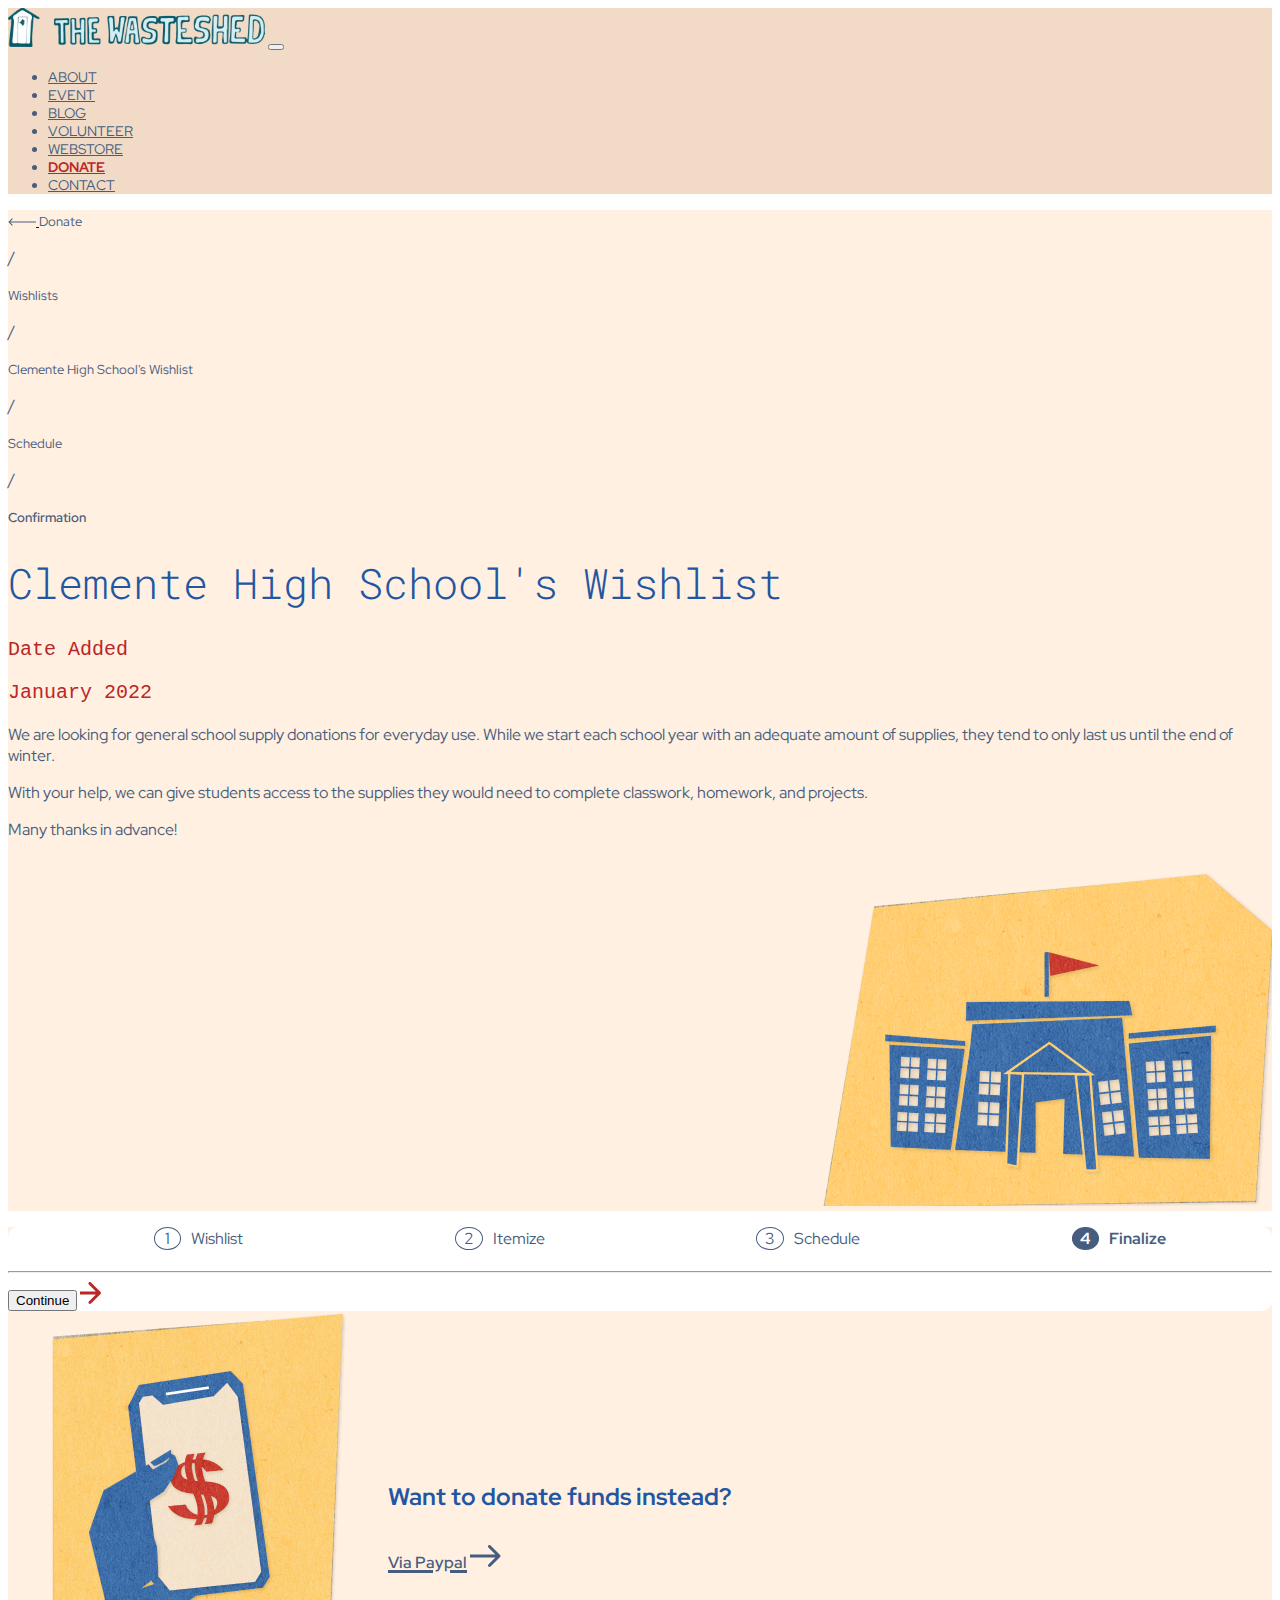
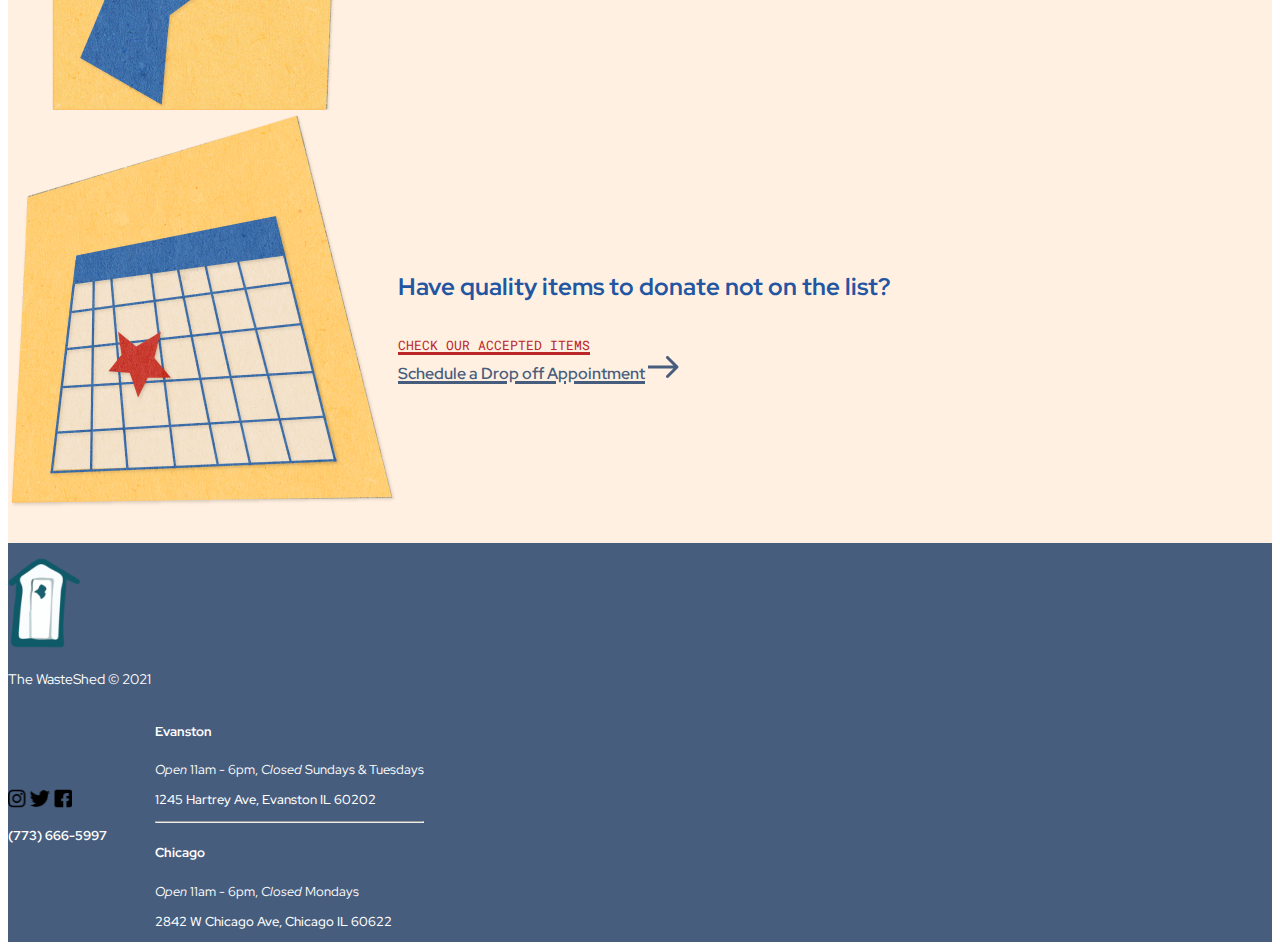
==== pages/confirmation.html @ e75e10e3 "add all wishlist flow pages" ====
<!doctype html>
<html lang="en">
<head>
    <meta charset="UTF-8">
    <meta http-equiv="X-UA-Compatible" content="IE=edge">
    <meta name="viewport" content="width=device-width, initial-scale=1.0">
    <!--fonts-->
    <link rel="preconnect" href="https://fonts.googleapis.com">
    <link rel="preconnect" href="https://fonts.gstatic.com" crossorigin>
    <link href="https://fonts.googleapis.com/css2?family=Red+Hat+Display:ital,wght@0,300;0,400;0,500;0,600;0,700;0,800;0,900;1,300;1,400;1,500;1,600;1,700;1,800;1,900&family=Roboto+Mono:ital,wght@0,100;0,200;0,300;0,400;0,500;0,600;0,700;1,100;1,200;1,300;1,400;1,500;1,600;1,700&display=swap" rel="stylesheet">
    <!--bootstrap-->
    <link href="https://cdn.jsdelivr.net/npm/bootstrap@5.1.3/dist/css/bootstrap.min.css" rel="stylesheet" integrity="sha384-1BmE4kWBq78iYhFldvKuhfTAU6auU8tT94WrHftjDbrCEXSU1oBoqyl2QvZ6jIW3" crossorigin="anonymous">
    <link rel="stylesheet" href="../css/style.css">
    <title>Thank You!</title>
</head>
<body>
    <nav class="navbar navbar-expand-md navbar-light">
        <div class="container-xxl mt-4 mb-5">
                <a href="../index.html"><img src="../img/wasteshed-logo.svg"></a>
            <!-- toggle button -->
            <button class="navbar-toggler" type="button" data-bs-toggle="collapse" data-bs-target="#main-nav" aria-controls="main-nav" aria-expanded="false" aria-label="Toggle navigation">
                <span class="navbar-toggler-icon"></span>
            </button>
            <div class="collapse navbar-collapse justify-content-end align-center" id="main-nav">
                <ul class="navbar-nav">
                    <li class="nav-item pe-3"><a href="#" class="nav-link">About</a></li>
                    <li class="nav-item pe-3"><a href="#" class="nav-link">Event</a></li>
                    <li class="nav-item pe-3"><a href="#" class="nav-link">Blog</a></li>
                    <li class="nav-item pe-3"><a href="#" class="nav-link">Volunteer</a></li>
                    <li class="nav-item pe-3"><a href="#" class="nav-link">Webstore</a></li>
                    <li class="nav-item pe-3"><a href="donations.html" class="nav-link active">Donate</a></li>
                    <li class="nav-item pe-3"><a href="#" class="nav-link">Contact</a></li>
                </ul>
            </div>
        </div>
    </nav>
    <section id="wishlist-hero">
        <div class="container-lg py-4">
            <div class="row hero-content">
                <div class="col-lg-6 hero-body">
                    <div class="breadcrumbs">
                        <a href="schedule.html" class="text-decoration-none">
                            <img src="../img/reverse-arrow-slate-thin.svg" class="pe-1">
                        </a>
                        <a href="donations.html" class="breadcrumb d-inline">Donate</a>
                        <p class="d-inline"> / </p>
                        <a href="wishlists.html" class="breadcrumb d-inline">Wishlists</a>
                        <p class="d-inline"> / </p>
                        <a href="itemize-1.html" class="breadcrumb d-inline">Clemente High School's Wishlist</a>
                        <p class="d-inline"> / </p>
                        <a href="schedule.html" class="breadcrumb d-inline">Schedule
                        </a>
                        <p class="d-inline"> / </p>
                        <a href="confirmation.html" class="breadcrumb breadcrumb-active d-inline">Confirmation</a>
                    </div>
                    <h1 class="mt-4">Clemente High School's Wishlist</h1>
                    <p class="hero-subheading mt-3 d-inline">Date Added </p>
                    <p class="hero-subheading mt-3 d-inline fw-bold">January 2022</p>

                    <p class="hero-blurb mt-3">
                        We are looking for general school supply donations for everyday use. While we start each school year with an adequate amount of supplies, they tend to only last us until the end of winter.
                    </p>
                    <p class="hero-blurb">
                        With your help, we can give students access to the supplies they would need to complete classwork, homework, and projects. 
                    </p>
                    <p class="hero-blurb">Many thanks in advance!</p>

                </div>
                <div class="col-lg-6 hero-img">
                    <img src="../img/school-red-flag.png" id="wishlist-hero-img">
                </div>
            </div>
        </div>
    </section>
    <section id="wishlists" class="py-5">
        <div class="container-lg wishlists-container shadow rounded py-5">
            <div class="row wislist-progress px-5">
                <ol class="wishlist-steps mt-3">
                    <li class="wishlist-step-item">Wishlist</li>
                    <li class="wishlist-step-item">Itemize</li>
                    <li class="wishlist-step-item">Schedule</li>
                    <li class="wishlist-step-item active">Finalize</li>
                </ol>
                <hr>
            </div>
            <div class="d-flex justify-content-between px-5 py-2">
            
            </div> <!--end div row-->
            <div class="continue-link text-end py-4 pe-5">
                <button class="btn continue-btn">Continue
                </button>
                <a href="#">
                    <img src="../img/arrow-red-md.svg">
                </a>
            </div>
        </div> <!--end div container-->
    </section>
    <section id="wishlist-links">
        <div class="container-lg py-5">
            <div class="row">
                <div class="col-lg-6 wishlist-link">
                    <img src="../img/paypal-red-dollar-2.png" id="paypal-red-dollar">
                    <div class="d-flex flex-column justify-content-center ps-4">
                        <h4 class="pb-4">Want to donate funds instead?</h4>
                        <div class="paypal-link">
                            <a href="#">Via Paypal</a>
                            <a href="#">
                                <img src="../img/arrow-slate-md.svg">
                            </a>
                        </div>
                    </div>
                </div>
                <div class="col-lg-6 wishlist-link">
                    <img src="../img/calender-red-star.png" id="calendar-red-star">
                    <div class="d-flex flex-column justify-content-center ps-4">
                        <h4>Have quality items to donate not on the list?</h4>
                        <a href="donations.html#accept" id="accept-link" class="pb-4">Check our accepted items</a>
                        <div class="schedule-link">
                            <a href="#">Schedule a Drop off Appointment</a>
                            <a href="#">
                                <img src="../img/arrow-slate-md.svg">
                            </a>
                        </div> 
                    </div> 
                </div>
            </div>
        </div>
    </section>
    <footer id="footer">
        <div class="container-lg py-3">
            <div class="row footer-content">
                <div class="footer-credit col-lg-7 col-md-6 col-sm-12 ps-5">
                    <img src="../img/shed-logo.png" class="footer-logo">
                    <p class="copyright">The WasteShed &copy; 2021</p>
                </div>
                <div class="contact col-lg-5 col-md-6 col-sm-12">
                    <div class="contact-social">
                        <img src="../img/instagram-icon.svg" class="pe-3">
                        <img src="../img/twitter-icon.svg" class="pe-3">
                        <img src="../img/facebook-icon.svg">
                        <p class="phone-number py-3">(773) 666-5997</p>
                    </div>
                    <div class="contact-location pt-5 pb-5">
                        <div>
                            <h5 class="city">Evanston</h5>
                            <p class="mb-2"><em>Open </em>11am - 6pm, <em>Closed </em>Sundays & Tuesdays</p>
                            <p class="street-address">1245 Hartrey Ave, Evanston IL 60202</p>
                        </div>
                        <hr>
                        <div>
                            <h5 class="city">Chicago</h5>
                            <p class="mb-2"><em>Open </em>11am - 6pm, <em>Closed </em>Mondays</p>
                            <p class="street-address">2842 W Chicago Ave, Chicago IL 60622</p>
                        </div>
                    </div>
                </div>
            </div>
        </div>
    </footer>
    <!-- JavaScript Bundle with Popper -->
    <script src="https://cdn.jsdelivr.net/npm/bootstrap@5.1.3/dist/js/bootstrap.bundle.min.js" integrity="sha384-ka7Sk0Gln4gmtz2MlQnikT1wXgYsOg+OMhuP+IlRH9sENBO0LRn5q+8nbTov4+1p" crossorigin="anonymous"></script>
    <script src="js/index.js"></script>
</body>
</html>
---- css/style.css ----
:root {
    /* colors */
    --teal-blue: #2C6F7B;
    --black: #000000;
    --white: #ffffff;
    --light-blue: #EBF3FF;
    --light-pink: #F39292;
    --teal-green: #59C0A8;
    --dark-blue: #2A4044;
    --dark-grey: #434343;
    --slate-blue: #7F99C0;
    --light-grey: #FAF6F6;
    --transp-blue: rgba(0, 0, 0, 0.4);
    /* new colors */
    --med-beige: #F1DBC6;
    --light-beige: #FFF0E1;
    --med-blue: #2356A2;
    --med-blue-transp: rgba(35,86,162, 0.1);
    --slate: #475D7D;
    --brick-red: #BB2626;
    --yellow: #FFC368;
}
body {
     font-family: 'Red Hat Display', sans-serif;
     font-size: 16px;
}
/* navbar styles */
nav {
    background-color: var(--med-beige);
}
.nav-item {
    color: var(--slate);
    text-transform: uppercase;
    font-size: .85rem;
}
.nav-link {
    color: var(--slate);
}
.nav-link.active {
    color: var(--brick-red) !important;
    text-decoration: underline;
    font-weight: 700;
}
/* typography styles */
h1 {
    font-family: 'Roboto Mono', monospace;
    font-size: 42px;
    font-weight: 300;
    color: var(--med-blue);
}
h2 {
    font-family: 'Roboto Mono', monospace;
    font-size: 30px;
    font-weight: 300;
}
h3 {
    font-family: 'Red Hat Display', sans-serif;
    font-size: 2.125rem;
    font-weight: 700;
    color: var(--slate);
}
h4 {
    font-family: 'Red Hat Display', sans-serif;
    font-size: 1.5rem;
    font-weight: 700;
    color: var(--med-blue);
}
h5 {
    font-family: 'Red Hat Display', sans-serif;
    font-size: .8rem;
    font-weight: 700;
    color: var(--white);
}
p {
    color: var(--slate);
    font-size: 1rem;
}
.hero-subheading {
    font-family: 'Roboto Monospace', monospace;
    font-size: 20px;
    font-weight: 300;
    color: var(--brick-red);
}
.subheading {
    font-family: 'Roboto Mono', monospace;
    font-size: 18px;
    color: var(--brick-red);
}

/* hero styles */
#hero {
    background-color: var(--light-grey);
}
.hero-btn a {
    color: var(--med-blue);
    font-family: 'Roboto Mono', monospace;
    font-size: .8rem;
}
#donations-hero-img {
    width: 100%;
}
#wishlist-hero-img {
    max-width: 100%;
}
.hero-content {
    justify-content: space-between;
}
.hero-img {
    text-align: right;
}
@media only screen and (max-width: 1024px) {
    .hero-content {
        justify-content: center !important;
    }
    .hero-body {
        padding: 0 2rem;
    }
    .hero-img {
        text-align: center;
        order: -1;
        padding-bottom: 2rem;
    }
}

/* support styles */
.card-heading {
    display: flex;
    align-items: center;
}
#support .card-heading h4 {
    text-decoration: underline;
    text-decoration-thickness: 3px;
}
#support .card {
    border: none;
}

/* accept styles */
#accept .card {
    border: none;
}

/* not accept styles */
.list-group {
    padding-left: 0;
}
.list-group-item {
    border: none;
    font-size: 1.125rem;
    font-weight: 500;
    color: var(--slate);
    padding-left: 0;
    padding-right: 5rem;
}
#not-accept .disclaimer {
    font-family: 'Roboto Mono', monospace;
    color: var(--brick-red);
    font-size: 18px;
}
/* footer styles */
footer {
    background-color: var(--slate);
}
.footer-logo {
    width: 100px;
}
.footer-credit {
    display: flex;
    flex-direction: column;
    justify-content: center;
}
.copyright {
    font-size: .85rem;
    color: var(--white);
}
.contact {
    display: flex;
    align-items: center;
}
.contact p {
    color: var(--white);
    font-size: .8rem;
}
.contact-social {
    padding-right: 3rem;
}
.phone-number, .city {
    font-weight: 700;
}
.street-address {
    font-weight: 500;
}
@media only screen and (max-width: 768px) {
    .contact {
        flex-direction: column-reverse;
    }
    .footer-credit {
        align-items: center;
    }
}

/* Wishlist page */
#wishlist-hero {
    background-color: var(--light-beige);
}
#wishlists {
    background-color: var(--light-beige);
}
.wishlists-container {
    background-color: var(--white);
    border-radius: 10px;
}
#wishlists .card {
    background-color: var(--med-blue-transp);
    border: none;
    border-radius: 14px;
}
.dropdown button {
    background-color: var(--med-blue-transp);
    color: var(--slate);
}
.card-text p.date {
    font-weight: 700;
}
/* wishlist steps */
.wishlist-steps {
    display: flex;
    justify-content: space-around;
    counter-reset: item;
    list-style: none;
}
.wishlist-steps li {
    counter-increment: item;
    margin-bottom: 5px;
}
.wishlist-steps li:before {
    margin-right: 10px;
    content: counter(item);
    background-color: var(--white);
    border: 1px solid var(--slate);
    border-radius: 100%;
    color: var(--slate);
    width: 1.6em;
    text-align: center;
    display: inline-block;
}
.wishlist-steps li.active:before {
    background-color: var(--slate);
    border: 1px solid var(--slate);
    color: var(--white);
}
.wishlist-step-item {
    color: var(--slate);
}
.wishlist-step-item.active {
    font-weight: 700;
}
.search-bar label {
    color: var(--slate);
    font-weight: 700;
}
.search-bar input {
    border-radius: 14px;
    border: 1px solid var(--med-blue-transp);
    background-color:#FAFAFA;
    height: 3rem;
}
.view-more button {
    color: var(--slate);
    text-transform: uppercase;
    text-decoration: underline;
    font-family: 'Roboto Mono', monospace;
    font-size: .8rem;
}
/* Wishlist links section (on wishlist pages) */
#wishlist-links {
    background-color: var(--light-beige);
    padding-bottom: 2rem;
}
.wishlist-link {
    display: flex;
    align-items: center;
}
/* wishlist link images */
#paypal-red-dollar {
   max-width: 75%;
   height: 75%;
}
#calendar-red-star {
    max-width: 75%;
    height: 75%;
}
@media only screen and (max-width: 480px) {
    #paypal-red-dollar {
        max-width: 60%;
        height: 60%;
     }
     #calendar-red-star {
         max-width: 50%;
         height: 50%;
     }
}
.wishlist-link a {
    color: var(--slate);
    font-weight: 600;
    font-size: 1rem;
    text-decoration: underline;
    text-decoration-thickness: 3px;
}
.wishlist-link a#accept-link {
    color: var(--brick-red);
    text-transform: uppercase;
    font-family: 'Roboto Mono', monospace;
    font-weight: 400;
    font-size: .8rem;
}
.breadcrumb {
    text-decoration: none;
    color: var(--slate);
    font-size: .8rem;
}
.breadcrumb-active {
    font-weight: 600;
}

/* progressbar styles */
.progressbar {
    background-color: var(--med-blue-transp);
    border-radius: 14px;
    border: 3px solid var(--med-blue);
  }
  .progressbar > .progressbar-blue {
    background-color: var(--med-blue);
    width: 40%;
    height: 16px;
    border-radius: 14px;
    animation: loadBar 4s;
    animation-fill-mode: forwards;
  }
  @keyframes loadBar {
    from {
      width: 60%;
    }
    to {
      width: 80%;
    }
  }

/*itemize page styles */
.continue-btn-text {
    font-size: 1.5rem;
    font-weight: 700;
    text-decoration: underline;
    text-decoration-thickness: 3px;
    color: var(--brick-red);
}
.itemize-heading {
    color: var(--slate);
}
.form-check-input {
    border: 2px solid var(--slate)
}
.form-check label {
    color: var(--slate);
    font-family: 'Red Hat Display'
}
.list-category {
    background-color: var(--med-blue-transp);
    border-radius: 14px;
}
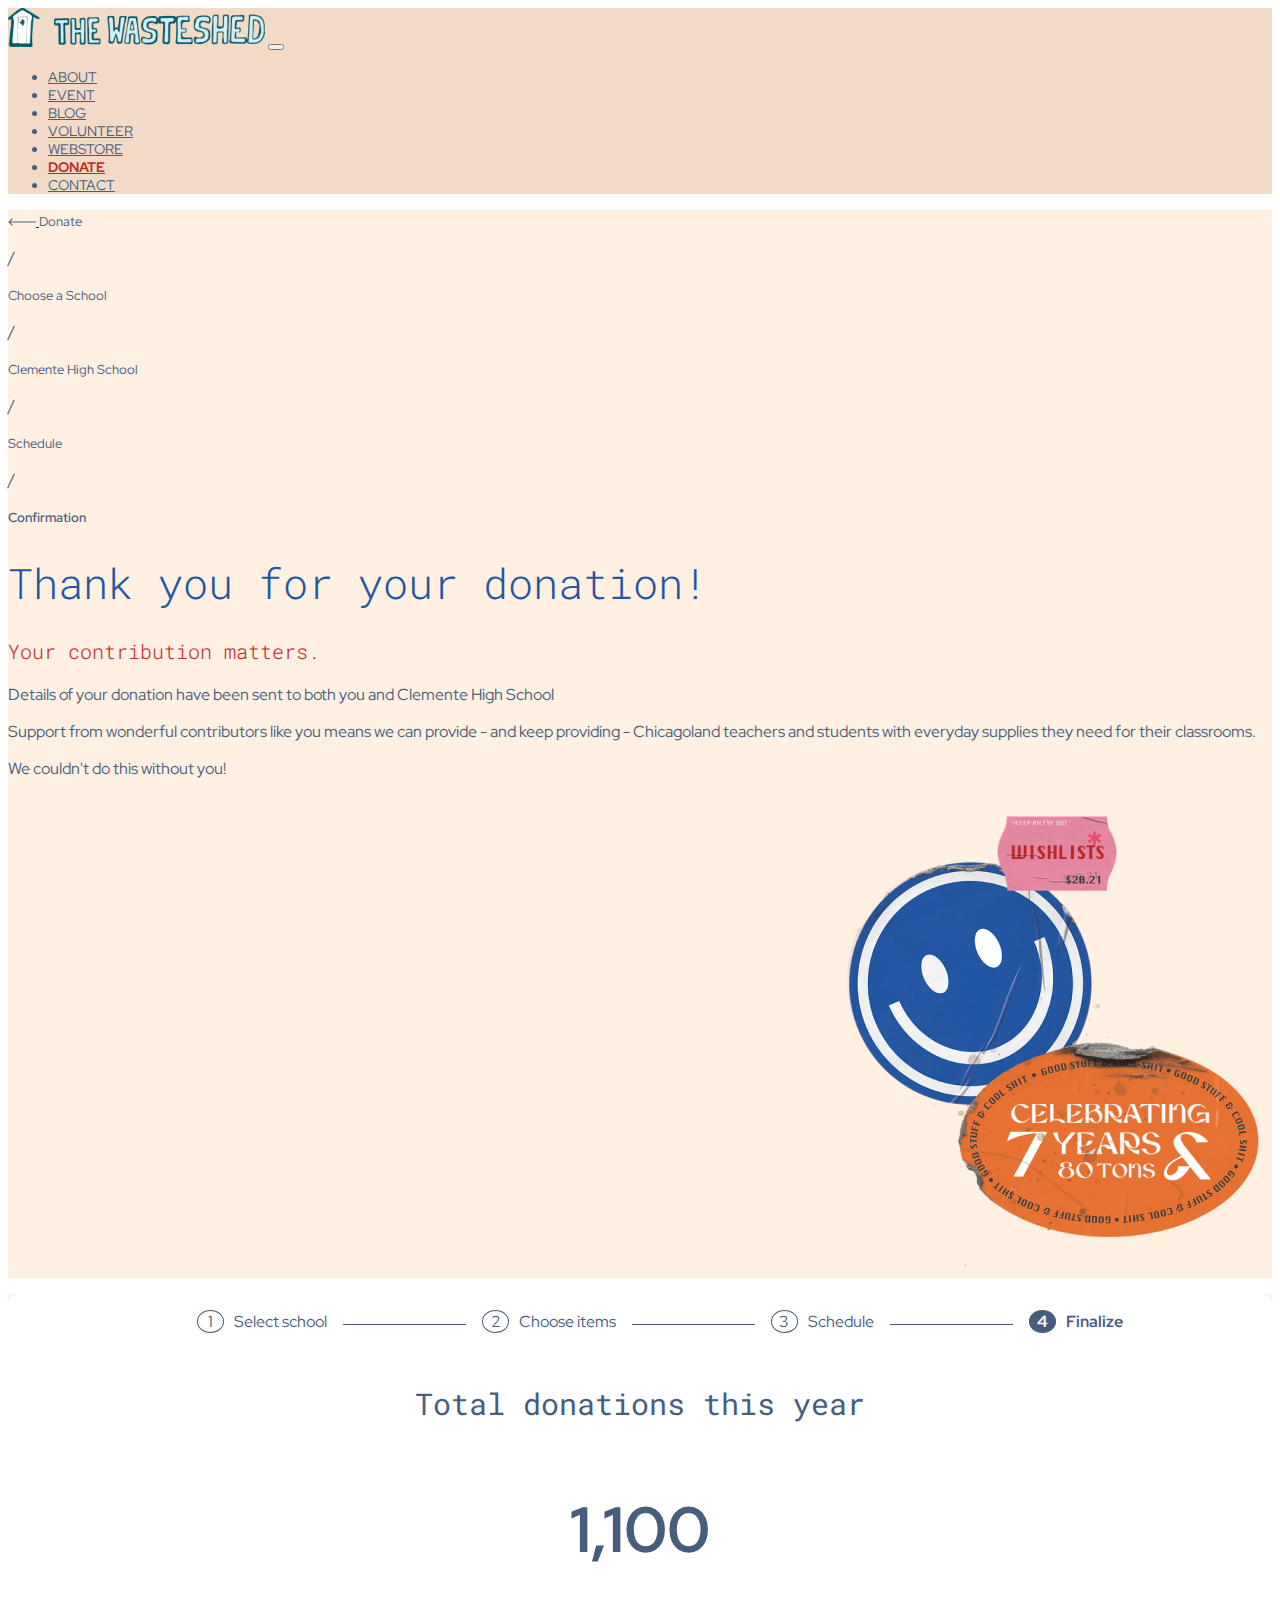
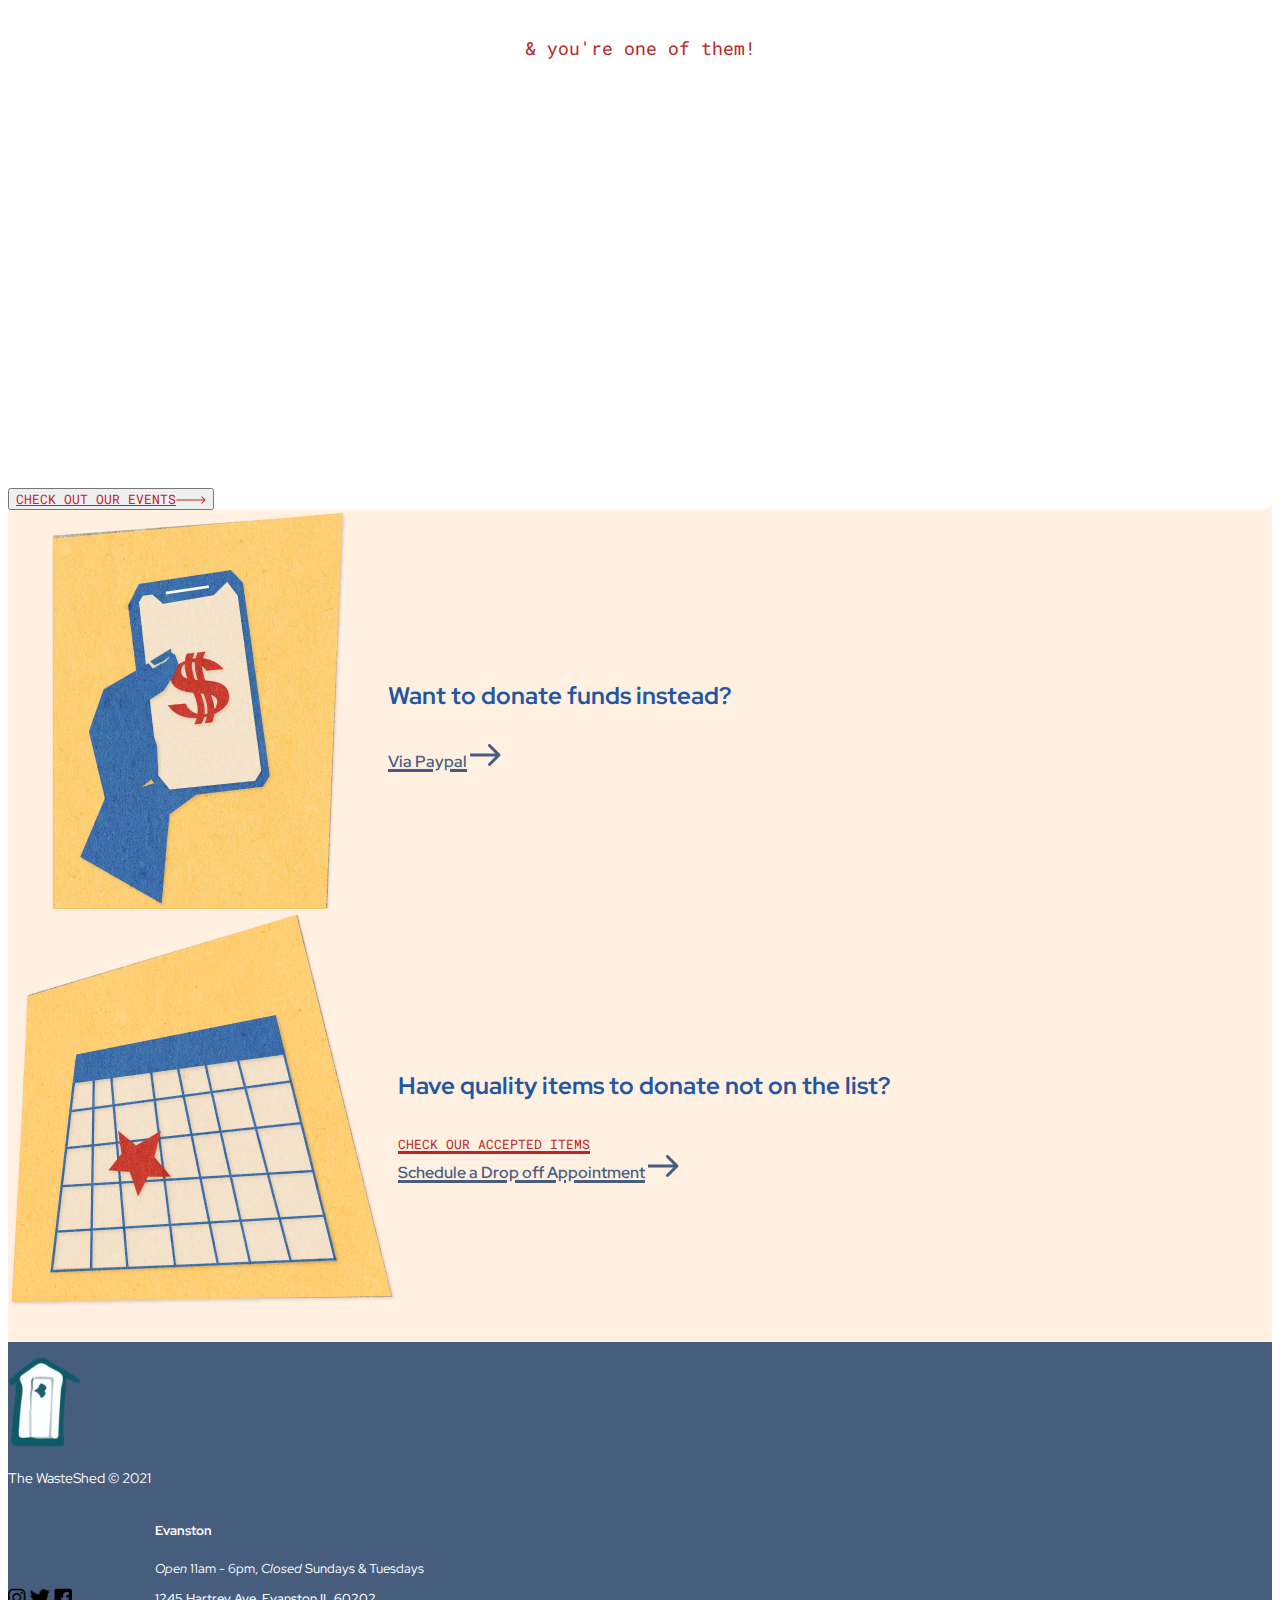
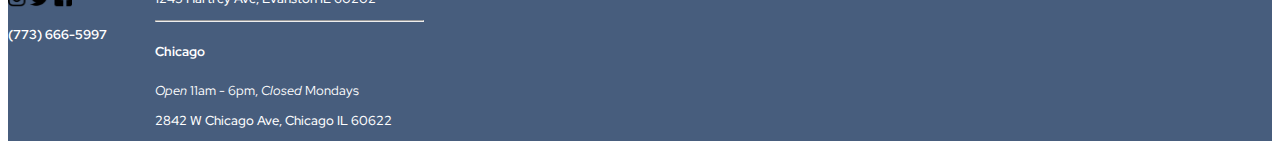
==== commit 32d05471: "responsiveness and confirmation page" ====
--- a/pages/confirmation.html
+++ b/pages/confirmation.html
@@ -34,7 +34,7 @@
             </div>
         </div>
     </nav>
-    <section id="wishlist-hero">
+    <section id="hero">
         <div class="container-lg py-4">
             <div class="row hero-content">
                 <div class="col-lg-6 hero-body">
@@ -44,55 +44,57 @@
                         </a>
                         <a href="donations.html" class="breadcrumb d-inline">Donate</a>
                         <p class="d-inline"> / </p>
-                        <a href="wishlists.html" class="breadcrumb d-inline">Wishlists</a>
+                        <a href="wishlists.html" class="breadcrumb d-inline">Choose a School</a>
                         <p class="d-inline"> / </p>
-                        <a href="itemize-1.html" class="breadcrumb d-inline">Clemente High School's Wishlist</a>
+                        <a href="itemize-1.html" class="breadcrumb d-inline">Clemente High School</a>
                         <p class="d-inline"> / </p>
                         <a href="schedule.html" class="breadcrumb d-inline">Schedule
                         </a>
                         <p class="d-inline"> / </p>
                         <a href="confirmation.html" class="breadcrumb breadcrumb-active d-inline">Confirmation</a>
                     </div>
-                    <h1 class="mt-4">Clemente High School's Wishlist</h1>
-                    <p class="hero-subheading mt-3 d-inline">Date Added </p>
-                    <p class="hero-subheading mt-3 d-inline fw-bold">January 2022</p>
-
+                    <h1 class="mt-4">Thank you for your donation!</h1>
+                    <p class="hero-subheading mt-3">Your contribution matters.</p>
                     <p class="hero-blurb mt-3">
-                        We are looking for general school supply donations for everyday use. While we start each school year with an adequate amount of supplies, they tend to only last us until the end of winter.
+                        Details of your donation have been sent to both you and Clemente High School
                     </p>
                     <p class="hero-blurb">
-                        With your help, we can give students access to the supplies they would need to complete classwork, homework, and projects. 
+                        Support from wonderful contributors like you means we can provide - and keep providing - Chicagoland teachers and students with everyday supplies they need for their classrooms.
                     </p>
-                    <p class="hero-blurb">Many thanks in advance!</p>
+                    <p class="hero-blurb">We couldn't do this without you!</p>
 
                 </div>
                 <div class="col-lg-6 hero-img">
-                    <img src="../img/school-red-flag.png" id="wishlist-hero-img">
+                    <img src="../img/stickers-bl-or.png" id="hero-img">
                 </div>
             </div>
         </div>
     </section>
     <section id="wishlists" class="py-5">
         <div class="container-lg wishlists-container shadow rounded py-5">
-            <div class="row wislist-progress px-5">
-                <ol class="wishlist-steps mt-3">
-                    <li class="wishlist-step-item">Wishlist</li>
-                    <li class="wishlist-step-item">Itemize</li>
-                    <li class="wishlist-step-item">Schedule</li>
-                    <li class="wishlist-step-item active">Finalize</li>
-                </ol>
-                <hr>
-            </div>
-            <div class="d-flex justify-content-between px-5 py-2">
-            
-            </div> <!--end div row-->
-            <div class="continue-link text-end py-4 pe-5">
-                <button class="btn continue-btn">Continue
-                </button>
-                <a href="#">
-                    <img src="../img/arrow-red-md.svg">
-                </a>
-            </div>
+                <div class="row wislist-progress px-3">
+                    <ol class="col-lg-12 wishlist-steps mt-3">
+                        <li class="wishlist-step-item">Select school</li>
+                        <div class="step-line"></div>
+                        <li class="wishlist-step-item">Choose items</li>
+                        <div class="step-line"></div>
+                        <li class="wishlist-step-item">Schedule</li>
+                        <div class="step-line"></div>
+                        <li class="wishlist-step-item active">Finalize</li>
+                    </ol>
+                </div>
+                <div class="total-donations">
+                    <p class="conf-total">Total donations this year</p>
+                    <p id="total-number">1,100</p>
+                    <p class="subheading">& you're one of them!</p>
+                    <iframe width="720" height="405" src="https://www.youtube.com/embed/vy1Fx3Nop-g" title="YouTube video player" frameborder="0" allow="accelerometer; autoplay; clipboard-write; encrypted-media; gyroscope; picture-in-picture" allowfullscreen></iframe>
+                </div>
+
+                <div class="text-center py-4">
+                    <button class="btn more-events">Check out our events<a href="#" class="ps-2"><img src="../img/arrow-red-thin.svg"></a>
+
+                    </button>
+                </div>
         </div> <!--end div container-->
     </section>
     <section id="wishlist-links">
@@ -111,7 +113,7 @@
                     </div>
                 </div>
                 <div class="col-lg-6 wishlist-link">
-                    <img src="../img/calender-red-star.png" id="calendar-red-star">
+                    <img src="../img/calendar-red-star.png" id="calendar-red-star">
                     <div class="d-flex flex-column justify-content-center ps-4">
                         <h4>Have quality items to donate not on the list?</h4>
                         <a href="donations.html#accept" id="accept-link" class="pb-4">Check our accepted items</a>
--- a/css/style.css
+++ b/css/style.css
@@ -76,7 +76,7 @@
     font-size: 1rem;
 }
 .hero-subheading {
-    font-family: 'Roboto Monospace', monospace;
+    font-family: 'Roboto Mono', monospace;
     font-size: 20px;
     font-weight: 300;
     color: var(--brick-red);
@@ -89,24 +89,22 @@
 
 /* hero styles */
 #hero {
-    background-color: var(--light-grey);
+    background-color: var(--light-beige);
 }
 .hero-btn a {
     color: var(--med-blue);
     font-family: 'Roboto Mono', monospace;
     font-size: .8rem;
 }
-#donations-hero-img {
-    width: 100%;
-}
-#wishlist-hero-img {
-    max-width: 100%;
-}
 .hero-content {
     justify-content: space-between;
 }
 .hero-img {
     text-align: right;
+}
+/* must keep #hero-img as well as class for small screen image sizing */
+#hero-img {
+    max-width: 100%;
 }
 @media only screen and (max-width: 1024px) {
     .hero-content {
@@ -119,44 +117,98 @@
         text-align: center;
         order: -1;
         padding-bottom: 2rem;
-    }
+        }
+}
+
+/* red curve line */
+#curve-line {
+    background-color: var(--light-beige);
+}
+#curve-line img {
+    width: 100vw;
+    max-width: 100%;
+
 }
 
 /* support styles */
+#support {
+    background-color: var(--light-beige);
+}
+#support h2 {
+    color: var(--med-blue);
+}
 .card-heading {
     display: flex;
     align-items: center;
 }
-#support .card-heading h4 {
-    text-decoration: underline;
-    text-decoration-thickness: 3px;
-}
-#support .card {
+#support .card, #accept .card {
     border: none;
+    background-color: var(--light-beige);
+}
+#support .card-text a {
+    color: var(--slate);
 }
 
 /* accept styles */
-#accept .card {
-    border: none;
+#accept {
+    background-color: var(--light-beige);
+}
+#accept h2 {
+    color: var(--brick-red);
+}
+@media only screen and (max-width: 1140px) {
+    #support .card {
+        width: 80%;
+        padding: 3rem 0 3rem 3rem;
+    }
+}
+@media only screen and (max-width: 720px) {
+    #support .card {
+        width: 60%;
+    }
+}
+@media only screen and (max-width: 540px) {
+    #support .card {
+        width: 80%;
+    }
 }
 
 /* not accept styles */
+#not-accept {
+    background-color: var(--light-beige);
+}
+#not-accept h2 {
+    color: var(--med-blue);
+}
 .list-group {
     padding-left: 0;
+    background-color: inherit;
 }
 .list-group-item {
     border: none;
-    font-size: 1.125rem;
     font-weight: 500;
     color: var(--slate);
     padding-left: 0;
     padding-right: 5rem;
-}
-#not-accept .disclaimer {
+    background-color: var(--light-beige);
+}
+@media only screen and (max-width: 720px) {
+    .list-group li {
+        width: 100% !important;
+        padding-left: 1.5rem;
+    }
+}
+.disclaimer {
+    text-align: center;
+    width: 80%;
+    margin: 0 auto;
+}
+.disclaimer-text {
     font-family: 'Roboto Mono', monospace;
     color: var(--brick-red);
     font-size: 18px;
 }
+
 /* footer styles */
 footer {
     background-color: var(--slate);
@@ -190,7 +242,7 @@
 .street-address {
     font-weight: 500;
 }
-@media only screen and (max-width: 768px) {
+@media only screen and (max-width: 720px) {
     .contact {
         flex-direction: column-reverse;
     }
@@ -225,13 +277,14 @@
 /* wishlist steps */
 .wishlist-steps {
     display: flex;
-    justify-content: space-around;
+    justify-content: center;
     counter-reset: item;
     list-style: none;
 }
 .wishlist-steps li {
     counter-increment: item;
     margin-bottom: 5px;
+    padding: 1rem;
 }
 .wishlist-steps li:before {
     margin-right: 10px;
@@ -255,6 +308,12 @@
 .wishlist-step-item.active {
     font-weight: 700;
 }
+.step-line {
+    content: " ";
+    width: 10%;
+    border-bottom: 1.5px solid var(--slate);
+    align-self: center;
+}
 .search-bar label {
     color: var(--slate);
     font-weight: 700;
@@ -290,7 +349,7 @@
     max-width: 75%;
     height: 75%;
 }
-@media only screen and (max-width: 480px) {
+@media only screen and (max-width: 540px) {
     #paypal-red-dollar {
         max-width: 60%;
         height: 60%;
@@ -367,4 +426,23 @@
 .list-category {
     background-color: var(--med-blue-transp);
     border-radius: 14px;
+}
+.more-events {
+    color: var(--brick-red);
+    font-family: 'Roboto Mono', monospace;
+    font-size: .8rem;
+    text-transform: uppercase;
+    text-decoration: underline;
+}
+.total-donations {
+    text-align: center;
+    /* margin: 0 auto; */
+}
+.conf-total {
+    font-family: 'Roboto Mono', monospace;
+    font-size: 30px;
+}
+#total-number {
+    font-size: 4rem;
+    font-weight: 700;
 }